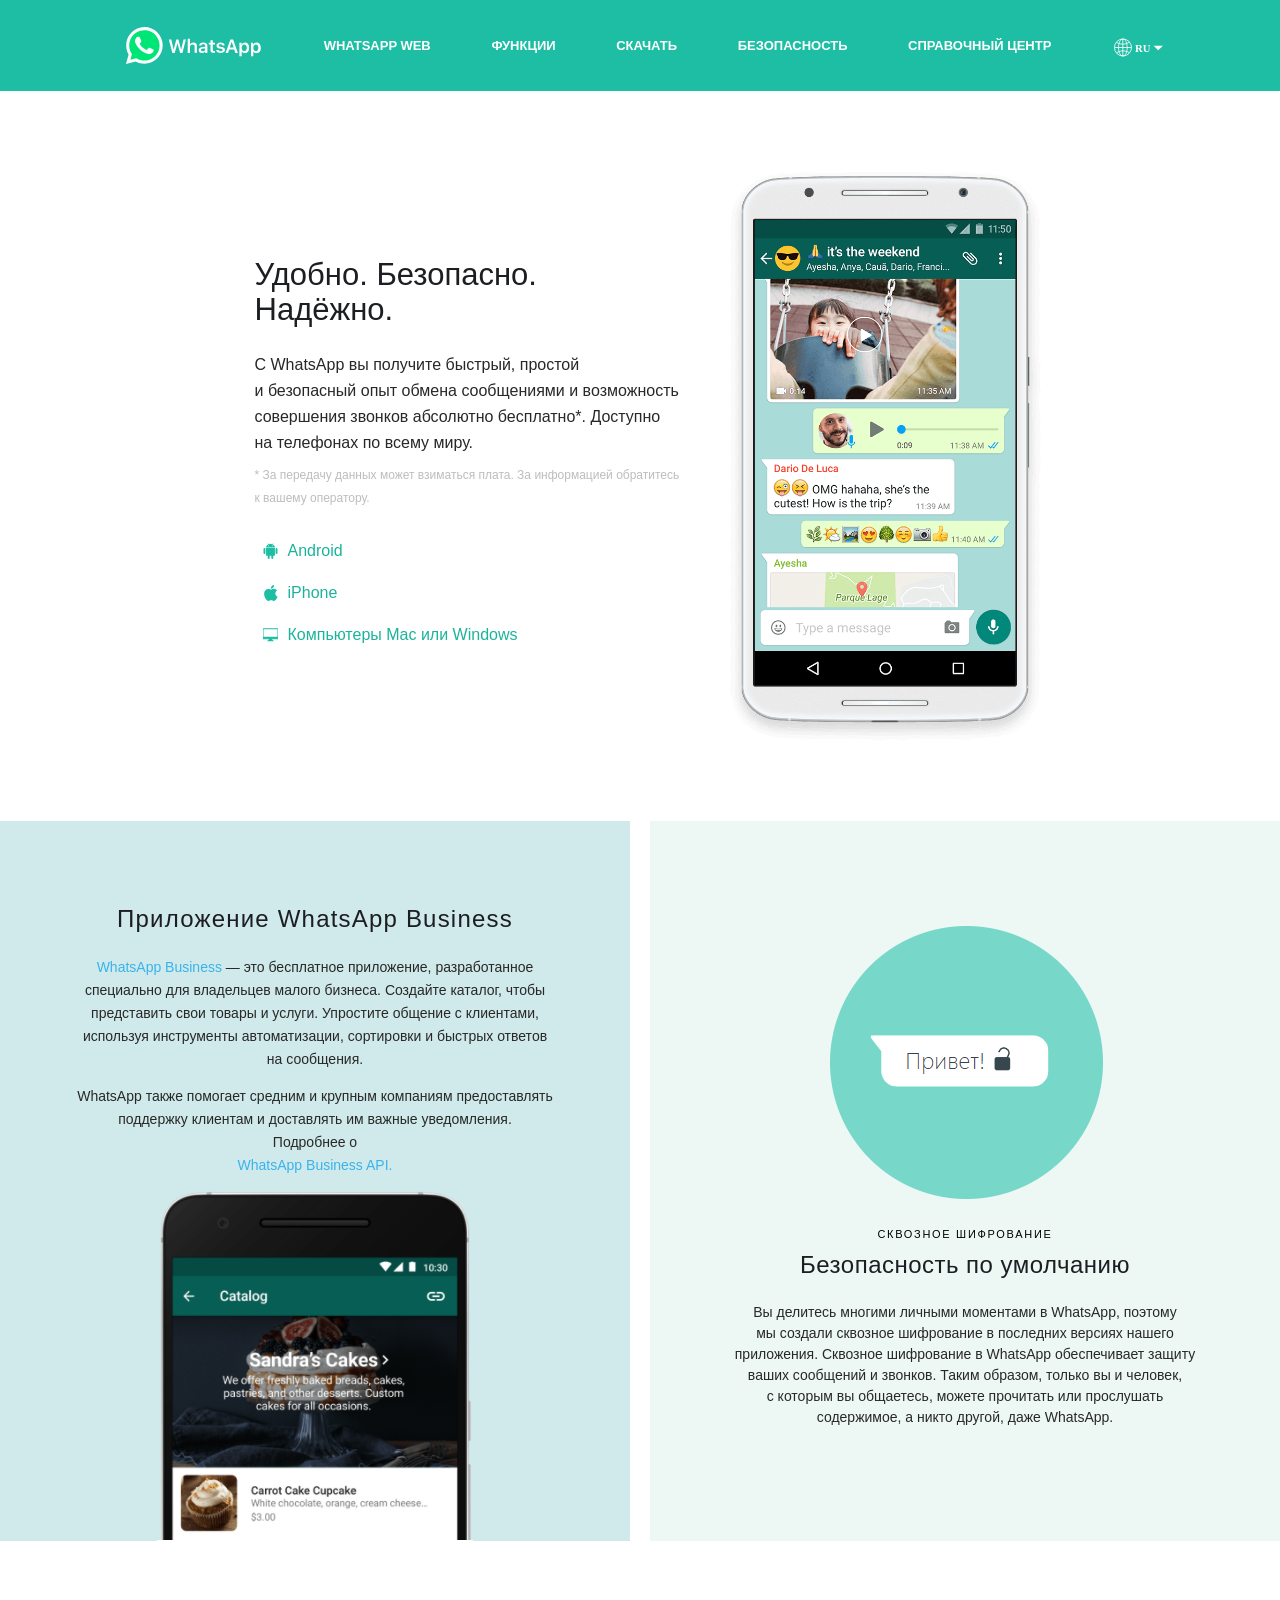
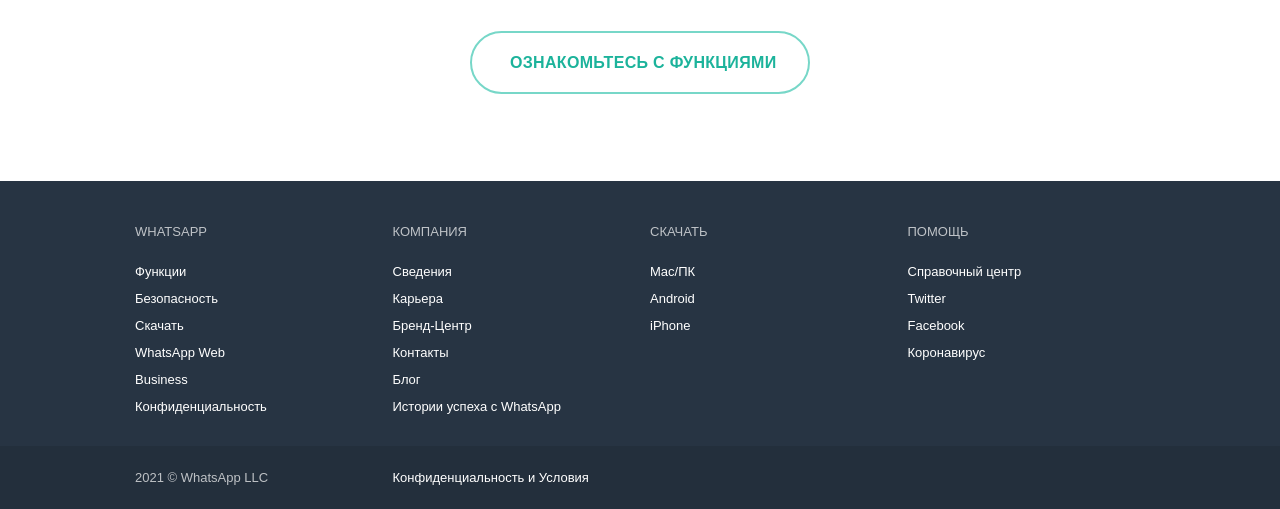
==== index.html @ 65326242 "first trying" ====
<!DOCTYPE html>
<html lang="ru">
<head>
    <meta charset="UTF-8">
    <meta http-equiv="X-UA-Compatible" content="IE=edge">
    <meta name="viewport" content="width=device-width, initial-scale=1.0">
    <title>WhatsApp</title>
    <link rel="stylesheet" href="css/main.css">
    <link rel="preconnect" href="https://fonts.gstatic.com">
    <link href="https://fonts.googleapis.com/css2?family=Open+Sans:wght@300;400;700&display=swap" rel="stylesheet">
    <link rel="icon" href="img/favicon.ico" type="image/x-icon"></head>
</head>
<body>
    <menu>
        <div class="header">
          <a href="#"><div class="logo"></div></a>
          <a href="#">WHATSAPP&nbsp;WEB</a>
          <a href="#">ФУНКЦИИ</a>
          <a href="#">СКАЧАТЬ</a>
          <a href="#">БЕЗОПАСНОСТЬ</a>
          <a href="#">СПРАВОЧНЫЙ&nbsp;ЦЕНТР</a>
          <a href="#"><div class="iconlange"></div></a>
        </div>
      </menu>



      <section class="section-1">
        <div class="text-container">
            <h1 class="large">Удобно. Безопасно.<br>Надёжно.</h1>
            <h1 class="small">Удобно.<br>Безопасно.<br>Надёжно.</h1>
            <h3>С&nbsp;WhatsApp вы&nbsp;получите быстрый, простой и&nbsp;безопасный опыт обмена сообщениями и&nbsp;возможность совершения звонков абсолютно бесплатно*. Доступно на&nbsp;телефонах по&nbsp;всему миру.</h3>
            <p>* За передачу данных может взиматься плата. За информацией обратитесь к вашему оператору.</p>
            <div class="links">
                <a href="#">
                    <img src="img/android.svg" alt="android">
                    <h3>Android</h3></a>
                <a href="#">
                    <img src="img/iphone.svg" alt="iphone">
                    <h3>iPhone</h3></a>
                <a href="#">
                    <img src="img/desktop.svg" alt="desktop">
                    <h3>Компьютеры Mac или Windows</h3></a>
            </div>
        </div>
            <img src="img/iphone1.png" alt="phone_chat" class="img-phone">
        
    </section>
    <section class="section-2">
        <div class="left">
            
            <div class="txt1">
                <h2>Приложение WhatsApp Business</h2>
                <p> <a href="#">WhatsApp Business</a> — это бесплатное приложение, разработанное специально для владельцев малого бизнеса. Создайте каталог, чтобы представить свои товары и&nbsp;услуги. Упростите общение с&nbsp;клиентами, используя инструменты автоматизации, сортировки и&nbsp;быстрых ответов на&nbsp;сообщения.</p>
                <p>WhatsApp также помогает средним и&nbsp;крупным компаниям предоставлять поддержку клиентам и&nbsp;доставлять им&nbsp;важные уведомления. Подробнее&nbsp;о<br><a href="#"> WhatsApp Business API.</a></p>
            </div>

            <img src="img/section-2-image.png" alt="phone_screen" class="img1-section-2">
                        

        </div>
        <div class="right">
            <img src="img/section-2-image2.png" alt="hello" class="img2-section-2">

            <div class="txt2">
                <h4>СКВОЗНОЕ ШИФРОВАНИЕ</h4>
                <h2>Безопасность по&nbsp;умолчанию</h2>
                <p>Вы&nbsp;делитесь многими личными моментами в&nbsp;WhatsApp, поэтому мы&nbsp;создали сквозное шифрование в&nbsp;последних версиях нашего приложения. Сквозное шифрование в&nbsp;WhatsApp обеспечивает защиту ваших сообщений и&nbsp;звонков. Таким образом, только вы&nbsp;и&nbsp;человек, с&nbsp;которым вы&nbsp;общаетесь, можете прочитать или прослушать содержимое, а&nbsp;никто другой, даже WhatsApp.</p>
            </div>
            
        </div>      
    </section>

    <section class="button">
        <a href="#" class="btn">ОЗНАКОМЬТЕСЬ С&nbsp;ФУНКЦИЯМИ</a>
    </section>

 
    <footer>
        <div class="nav">
            <div class="column">
                <p>WHATSAPP</p>
                <a href="#">Функции</a>
                <a href="#">Безопасность</a>
                <a href="#">Скачать</a>
                <a href="#">WhatsApp Web</a>
                <a href="#">Business</a>
                <a href="#">Конфиденци&shyальность</a>
            </div>
            <div class="column">
                <p>КОМПАНИЯ</p>
                <a href="#">Сведения</a>
                <a href="#">Карьера</a>
                <a href="#">Бренд-Центр</a>
                <a href="#">Контакты</a>
                <a href="#">Блог</a>
                <a href="#">Истории успеха с&nbsp;WhatsApp</a>
            </div>
            <div class="column">
                <p>СКАЧАТЬ</p>
                <a href="#">Mac/ПК</a>
                <a href="#">Android</a>
                <a href="#">iPhone</a>
            </div>
            <div class="column">
                <p>ПОМОЩЬ</p>
                <a href="#">Справочный центр</a>
                <a href="#">Twitter</a>
                <a href="#">Facebook</a>
                <a href="#">Коронавирус</a>
            </div>
        </div>
        <div class="conditions">
            <div class="conditions-wrapper">
                <p>2021 © WhatsApp&nbsp;LLC</p>
                <a href="#">Конфиденциальность и Условия</a>
            </div>
        </div>
    </footer>
</body>
</html>
---- css/main.css ----
/*
* Prefixed by https://autoprefixer.github.io
* PostCSS: v8.3.6,
* Autoprefixer: v10.3.1
* Browsers: last 4 version
*/

* {
    -webkit-box-sizing: border-box;
            box-sizing: border-box;
}

body {
    font-family: 'Segoe UI', Tahoma, Geneva, Verdana, sans-serif;
    margin: 0;
}

h1 {
    font-size: 31px;
    line-height: 35px;
    font-weight: 300;
    color: #1C1E21;
}

h2 {
    font-size: 24px;
    line-height: 35px;
    font-weight: 300;
    color: #1C1E21;
}

h3 {
    font-size: 16px;
    line-height: 26px;
    font-weight: 300;
    color: #282828;
}

h4 {
    font-size: 11px;
    line-height: 17px;
    font-weight: 300;
    letter-spacing: 1.7px;
    color: #000000;
}

p {
    font-size: 12px;
    line-height: 23px;
    color: #282828;
}

a {
    text-decoration: none;
    color: #39B3ED;
}

menu {
    position: fixed;
    top: 0px;
    left: 0px;
    margin: 0;
    padding: 0;
    width: 100%;
    z-index: 1;
    width: 100%;
    background: #1ebea5;
}

menu div {
    display: -webkit-box;
    display: -ms-flexbox;
    display: flex;
    -webkit-box-pack: justify;
        -ms-flex-pack: justify;
            justify-content: space-between;
    -webkit-box-align: center;
        -ms-flex-align: center;
            align-items: center;
    margin: 0 auto;
    height: 91px;
    max-width: 1050px;
}

.header a {
    margin-left: 10px;
    font-size: 13px;
    line-height: 20px;
    font-weight: 700;
    list-style: none;
    color: white;
    text-decoration: none;
}

button a {
    color: #1CB39B;
}

a h3 {
    color: #1CB39B;
    font-weight: 400;
}

.links a img {
    width: 25px;
    height: 16px;
    padding-right: 10px;
}

.links a {
    display: -webkit-box;
    display: -ms-flexbox;
    display: flex;
    -webkit-box-pack: left;
        -ms-flex-pack: left;
            justify-content: left;
    -webkit-box-align: center;
        -ms-flex-align: center;
            align-items: center;
    margin: 0 0 -16px 8px;
}

.logo {
    background-image: url(../img/whatsapp-logo.svg);
    background-repeat: no-repeat;
    background-size: cover;
    width: 138px;
    height: 39px;
}

.iconlange {
    background-image: url(../img/icon_lang1.svg);
    background-repeat: no-repeat;
    background-size: cover;
    width: 53px;
    height: 50px;
}

.section-1 {
    display: -webkit-box;
    display: -ms-flexbox;
    display: flex;
    -webkit-box-pack: center;
        -ms-flex-pack: center;
            justify-content: center;
    -webkit-box-align: center;
        -ms-flex-align: center;
            align-items: center;
    margin-top: 91px;
}

.img-phone {
    width: 321px;
}

.section-2 {
    display: -ms-grid;
    display: grid;
    -ms-grid-columns: 1fr 20px 1fr;
    grid-template-columns: repeat(2, 1fr);
    grid-column-gap: 20px;
    max-width: 1440px;
    margin: 0 auto;
}

.left {
    display: -webkit-box;
    display: -ms-flexbox;
    display: flex;
    -webkit-box-orient: vertical;
    -webkit-box-direction: normal;
        -ms-flex-direction: column;
            flex-direction: column;
    -webkit-box-align: center;
        -ms-flex-align: center;
            align-items: center;
    -webkit-box-pack: justify;
        -ms-flex-pack: justify;
            justify-content: space-between;
    /* width: 50%;
    height: 100%;
    margin-right: 20px; */
    background: #d0e9ea;
}

.right {
    display: -webkit-box;
    display: -ms-flexbox;
    display: flex; 
    -webkit-box-orient: vertical; 
    -webkit-box-direction: normal; 
        -ms-flex-direction: column; 
            flex-direction: column;
    -webkit-box-align: center;
        -ms-flex-align: center;
            align-items: center;
    /* width: 50%;
    height: 720px; */
    background: #edf8f5;
}

.right h4 + h2 {
    margin-top: -10px;
    letter-spacing: 0.02em;
}

.txt1 {
    margin: 60px 12% 0;
    text-align: center;
}

.txt1 p {
    font-size: 14px;
}

.txt1 h2 {
    letter-spacing: 0.05em;
}

.txt2 {
    margin: 10px 12% 0;
    text-align: center;

}

.txt2 p {
    font-size: 14px;
    line-height: 21px;
}

.text-container {
    height: 590px;
    width: 470px;
    margin: 140px 0 0 20px;
    padding-right: 40px;
}

.text-container h3 + p {
    opacity: 0.3;
    margin-top: -8px;
}

.img1-section-2 {
    margin: 0 auto;
}

.img2-section-2 {
    margin: 100px auto 0;
}

.button {
    width: 340px;
    height: 60px;
    display: block;
    margin: 90px auto;
}

.btn {
    background: white;
    border: 2px solid #77d7c8;
    border-radius: 40px;
    font-size: 16px;
    line-height: 19px;
    font-weight: 700;
    letter-spacing: 0.02em;
    text-decoration: none;
    color: #1CB39B;
    padding: 20px 30px 20px 38px;
    display: block;
}

.nav {
    display: -ms-grid;
    display: grid;
    -ms-grid-columns: (1fr)[4];
    grid-template-columns: repeat(4, 1fr);
    margin: 0 auto;
    padding-left: 20px;
    max-width: 1050px;
}


.column {
    display: -webkit-box;
    display: -ms-flexbox;
    display: flex;
    -webkit-box-orient: vertical;
    -webkit-box-direction: normal;
        -ms-flex-flow: column;
            flex-flow: column;
    margin: 25px 0;
}

.column a, .column p {
    padding-bottom: 2px;
    color: white;
    line-height: 25px;
    font-size: 13px;
}

.column a:hover {
    text-decoration: underline;
}

.column p {
    opacity: 0.7;
}

.conditions {
    background-color: #232f3c;
    width: 100%;
}

.conditions-wrapper {
    max-width: 1050px;
    margin: auto;
    padding: 7px 0 7px 20px;
    display: -webkit-box;
    display: -ms-flexbox;
    display: flex;
    -webkit-box-orient: horizontal;
    -webkit-box-direction: normal;
        -ms-flex-direction: row;
            flex-direction: row;
    -webkit-box-align: center;
        -ms-flex-align: center;
            align-items: center;
    -webkit-box-pack: start;
        -ms-flex-pack: start;
            justify-content: flex-start;
}

.conditions a, .conditions p {
    color: white;
    line-height: 23px;
    font-size: 13px;
}

.conditions p {
    width: 25%;
    opacity: 0.7;
}

.conditions a {
    width: 75%;
}

footer {
    background-color: #273443;
}

@media (min-width: 1101px) {
  
    .text-container .small {
        display: none;
    }
}

@media (max-width: 1100px) {
    menu div {
        height: 75px;
    }

    .header a:last-child {
        margin-right: 10px;
    }

    .logo {
        width: 35px;
        height: 35px;
    }

    .iconlange {
        background-image: url(../img/icon_lang1.svg);
        background-repeat: no-repeat;
        background-size: cover;
        width: 19px;
    }

    .section-1 {
        margin-top: 75px;
    }

    .text-container {
        margin: 70px 0 0 0;
        width: 339px;
        height: 615px;
    }

    .large {
        display: none;
    }

    .img-phone {
        width: 280px;
        height: 528px;
    }   
    
    .text-container .large {
        display: none;
    }
}

@media (max-width: 767px) {

    menu {
        position: inherit;
    }

    menu div {
        display: -webkit-box;
        display: -ms-flexbox;
        display: flex;
        -webkit-box-orient: vertical;
        -webkit-box-direction: reverse;
            -ms-flex-direction: column-reverse;
                flex-direction: column-reverse;
        height: 158px;
        width: 100%;
    }
        
    .header a:nth-child(n+2):nth-child(-n+6){
        display: none;
    }

    .header a:last-child {
        margin-left: auto;
        margin-top: 10px;
    }

    .logo {
        -ms-flex-item-align: center;
            -ms-grid-row-align: center;
            align-self: center;
        margin-bottom: 23px;
        margin-left: 0px;
        width: 77px;
        height: 77px;
    }

    .iconlange {
        background-image: url(../img/burger.svg);
        background-repeat: no-repeat;
        background-size: cover;
        width: 37px;
        height: 37px;
    }

    .section-1 {
        display: block;
        margin-top: 0;
        background: #1ebea5;
        overflow: hidden;
        height: 67vh;
    }
    
    .text-container {
        margin: 0 auto 50px auto;
        height: auto;
        width: 91vw;
        text-align: center;
        padding: 0;
    }

    .text-container .large {
        display: block;
        font-size: 23px;
        line-height: 28px;
        color: white;
        margin: 0 auto;
        padding-top: 6px;
    }

    .text-container .small {
        display: none;
    }

    .text-container h3 {
        color: white;
        margin-bottom: 50px;
    }

    .text-container p {
        display: none;
    }

    .section-1 .links {
        margin-top: 30px;
    }

    .section-1 .links a{
        display: none;
    }

    .links::after {
        content: "Скачать сейчас";
        background-color: #01e675;
        width: 220px;
        height: 60px;
        border-radius: 40px;
        padding: 20px 40px;
        color: white;
        text-transform: uppercase;
        font-weight: 600;
        letter-spacing: 0.03em;
    }

    .section-1 .img-phone {
        display: block;
        margin: 0 auto;
        width: 305px;
        height: 543px;
    }
    
    .section-2 {
        -ms-grid-columns: 1fr;
        grid-template-columns: 1fr;
    }

    .section-2 .left::before {
        content: "*За передачу данных может взиматься плата. За информацией обратитесь к вашему оператору.";
        font-size: 12px;
        padding-top: 30px;
        text-align: center;
        color: rgba(0, 0, 0, 0.42);
    }

    .section-2 .txt1 {
        margin: 0 auto;
        padding: 10px 40px;
    }

    .section-2 .img2-section-2 {
        margin: 0 auto;
        padding: 40px 0 10px;
    }

    .section-2 .txt2 {
        margin: 0 auto;
        padding: 0 65px;
    }

    .button {
        margin: 53px auto;
    }

    footer .nav {
        grid-row-gap: 50px;
        -ms-grid-columns: (1fr)[2];
        grid-template-columns: repeat(2, 1fr);
        padding: 23px 0 20px 20px;
    }

    footer .nav .column {
        margin: 0;
    }

    footer .nav .column a {
        margin-bottom: 11px;
    }

    footer .conditions-wrapper {
        -webkit-box-orient: vertical;
        -webkit-box-direction: normal;
            -ms-flex-direction: column;
                flex-direction: column;
        -webkit-box-align: start;
            -ms-flex-align: start;
                align-items: start;
    }

    footer .conditions p {
        margin-top: 0;
    }
}

@media (max-width: 400px) {

}

@font-face {
    font-family: "SegoeUIRegular";
    src: url("../fonts/SegoeUIRegular/SegoeUIRegular.eot");
    src: url("../fonts/SegoeUIRegular/SegoeUIRegular.eot?#iefix")format("embedded-opentype"),
    url("../fonts/SegoeUIRegular/SegoeUIRegular.woff") format("woff"),
    url("../fonts/SegoeUIRegular/SegoeUIRegular.ttf") format("truetype");
    font-style: normal;
    font-weight: normal;
}

@font-face {
    font-family: "SegoeUIBold";
    src: url("../fonts/SegoeUIBold/SegoeUIBold.eot");
    src: url("../fonts/SegoeUIBold/SegoeUIBold.eot?#iefix")format("embedded-opentype"),
    url("../fonts/SegoeUIBold/SegoeUIBold.woff") format("woff"),
    url("../fonts/SegoeUIBold/SegoeUIBold.ttf") format("truetype");
    font-style: normal;
    font-weight: normal;
}

@font-face {
    font-family: "SegoeUIItalic";
    src: url("../fonts/SegoeUIItalic/SegoeUIItalic.eot");
    src: url("../fonts/SegoeUIItalic/SegoeUIItalic.eot?#iefix")format("embedded-opentype"),
    url("../fonts/SegoeUIItalic/SegoeUIItalic.woff") format("woff"),
    url("../fonts/SegoeUIItalic/SegoeUIItalic.ttf") format("truetype");
    font-style: normal;
    font-weight: normal;
}

@font-face {
    font-family: "SegoeUILight";
    src: url("../fonts/SegoeUILight/SegoeUILight.eot");
    src: url("../fonts/SegoeUILight/SegoeUILight.eot?#iefix")format("embedded-opentype"),
    url("../fonts/SegoeUILight/SegoeUILight.woff") format("woff"),
    url("../fonts/SegoeUILight/SegoeUILight.ttf") format("truetype");
    font-style: normal;
    font-weight: normal;
}

@font-face {
    font-family: "SegoeUISemiBold";
    src: url("../fonts/SegoeUISemiBold/SegoeUISemiBold.eot");
    src: url("../fonts/SegoeUISemiBold/SegoeUISemiBold.eot?#iefix")format("embedded-opentype"),
    url("../fonts/SegoeUISemiBold/SegoeUISemiBold.woff") format("woff"),
    url("../fonts/SegoeUISemiBold/SegoeUISemiBold.ttf") format("truetype");
    font-style: normal;
    font-weight: normal;
}
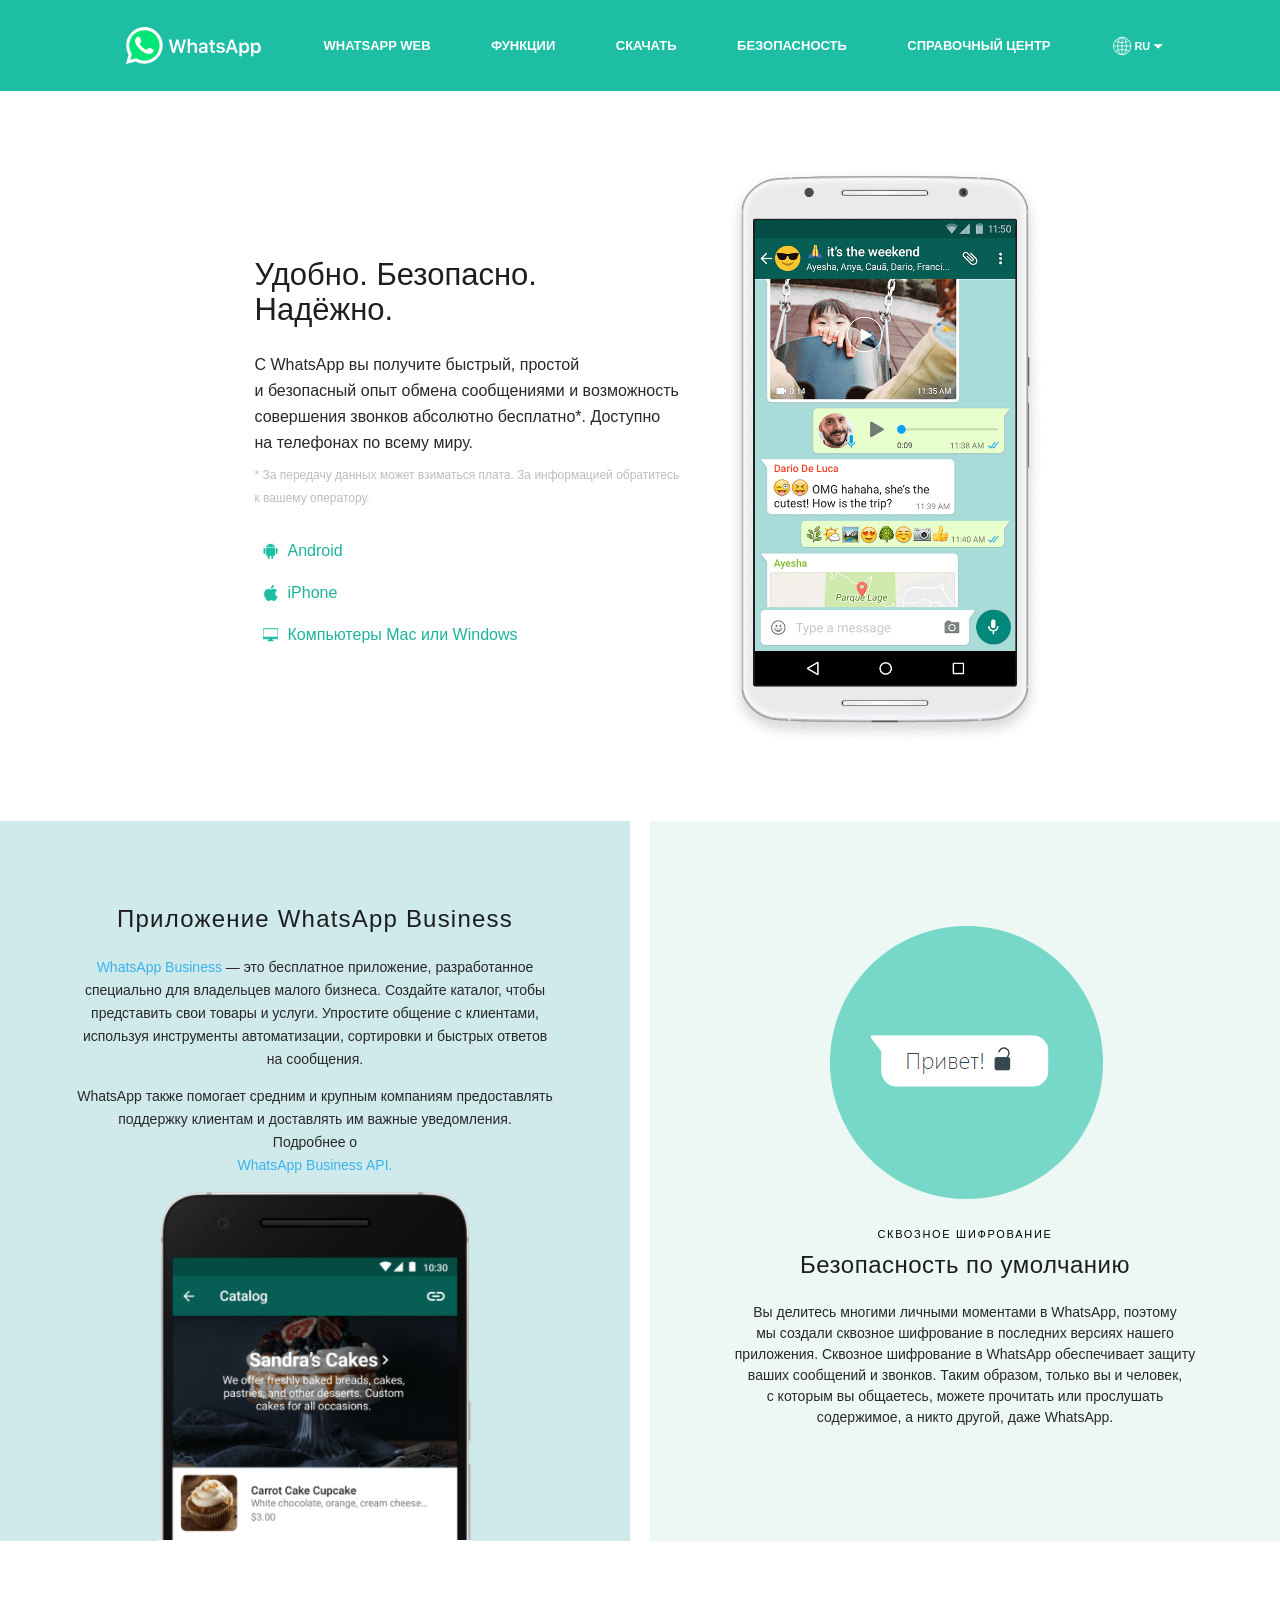
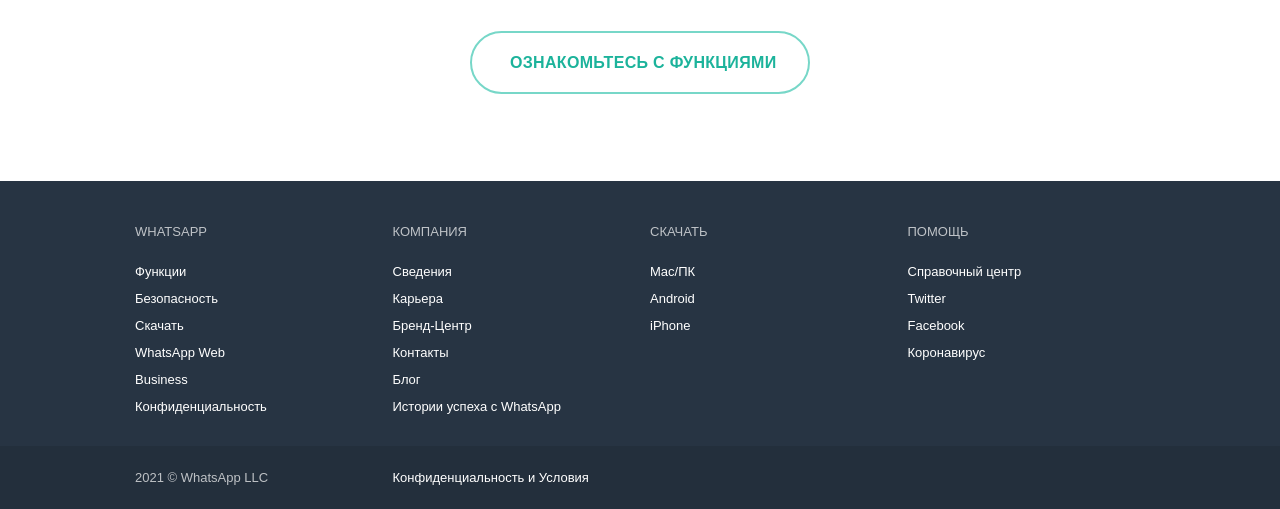
==== commit 1f260c62: "Add svg-sprite" ====
--- a/index.html
+++ b/index.html
@@ -19,7 +19,57 @@
           <a href="#">СКАЧАТЬ</a>
           <a href="#">БЕЗОПАСНОСТЬ</a>
           <a href="#">СПРАВОЧНЫЙ&nbsp;ЦЕНТР</a>
-          <a href="#"><div class="iconlange"></div></a>
+          <a href="#"><div class="iconlange">
+            <svg display="none">
+                <symbol id="lang" viewBox="0 0 131 131">
+                    <defs>
+                        <style>
+                          <!-- .cls-1 {
+                            fill: #1ebea5;
+                          }
+                    
+                          .cls-2, .cls-3 {
+                            fill: none;
+                            stroke: #fff;
+                            stroke-width: 2px;
+                          }
+                    
+                          .cls-3, .cls-5 {
+                            fill-rule: evenodd;
+                          }
+                    
+                          .cls-4 {
+                            font-size: 16.372px;
+                            text-anchor: middle;
+                            font-family: 'Segoe UI', Tahoma, Geneva, Verdana, sans-serif;
+                            font-weight: 700;
+                          }
+                    
+                          .cls-4, .cls-5 {
+                            fill: #fff;
+                          } -->
+                        </style>
+                      </defs>
+                      <image id="Фон" width="131" height="131" xlink:href="[data-uri]"/>
+                      <rect id="Прямоугольник_1" data-name="Прямоугольник 1" class="cls-1" width="131" height="131"/>
+                      <g id="Группа_1" data-name="Группа 1">
+                        <circle id="Эллипс_1" data-name="Эллипс 1" class="cls-2" cx="27.078" cy="65.516" r="21.078"/>
+                        <path id="Фигура_1" data-name="Фигура 1" class="cls-3" d="M26.737,86.575V44.728"/>
+                        <path id="Фигура_2" data-name="Фигура 2" class="cls-3" d="M6.491,65.528H47.907"/>
+                        <path id="Эллипс_2" data-name="Эллипс 2" class="cls-3" d="M27.2,44.421c6.188,0.085,10.369,9.843,10.369,21.416S33.03,86.311,27.2,86.329c-6.631.021-11.108-9.412-11.108-20.985S20.711,44.331,27.2,44.421Z"/>
+                        <path id="Фигура_3" data-name="Фигура 3" class="cls-3" d="M10.676,52.79c13.254,6.835,22.849,5.231,32.37-.431"/>
+                        <path id="Фигура_3-2" data-name="Фигура 3" class="cls-3" d="M43.414,78.329c-13.254-6.835-22.849-5.231-32.37.431"/>
+                        <path id="Фигура_3-3" data-name="Фигура 3" class="cls-3" d="M10.991,78.145"/>
+                        <path id="Фигура_4" data-name="Фигура 4" class="cls-3" d="M-212.238-76.791"/>
+                      </g>
+                      <text id="RU" class="cls-4" transform="translate(75.862 75.462) scale(1.616)"><tspan x="0">RU</tspan></text>
+                      <path id="Прямоугольник_2" data-name="Прямоугольник 2" class="cls-5" d="M114,72h0l12-11H103Z"/>
+                </symbol>
+            </svg>
+            <svg class="icon">
+                <use xlink:href="#lang"></use>
+            </svg>  
+          </div></a>
         </div>
       </menu>
 
--- a/css/main.css
+++ b/css/main.css
@@ -129,12 +129,37 @@
 }
 
 .iconlange {
-    background-image: url(../img/icon_lang1.svg);
+    /* background-image: url(../img/icon_lang1.svg);
     background-repeat: no-repeat;
-    background-size: cover;
-    width: 53px;
+    background-size: cover; */
+    width: 54px;
     height: 50px;
 }
+
+.cls-1 {
+    fill: #1ebea5;
+  }
+
+  .cls-2, .cls-3 {
+    fill: none;
+    stroke: #fff;
+    stroke-width: 2px;
+  }
+
+  .cls-3, .cls-5 {
+    fill-rule: evenodd;
+  }
+
+  .cls-4 {
+    font-size: 16.372px;
+    text-anchor: middle;
+    font-family: 'Segoe UI', Tahoma, Geneva, Verdana, sans-serif;
+    font-weight: 700;
+  }
+
+  .cls-4, .cls-5 {
+    fill: #fff;
+  }
 
 .section-1 {
     display: -webkit-box;
@@ -371,10 +396,15 @@
     }
 
     .iconlange {
-        background-image: url(../img/icon_lang1.svg);
+        /* background-image: url(../img/icon_lang1.svg);
         background-repeat: no-repeat;
         background-size: cover;
-        width: 19px;
+        width: 19px; */
+        margin-right: -30px;
+    }
+
+    .cls-4, .cls-5 {
+        display: none;
     }
 
     .section-1 {
@@ -438,12 +468,17 @@
         height: 77px;
     }
 
+    .icon {
+        display: none;
+    }
+
     .iconlange {
         background-image: url(../img/burger.svg);
         background-repeat: no-repeat;
         background-size: cover;
         width: 37px;
         height: 37px;
+        margin: 0;
     }
 
     .section-1 {
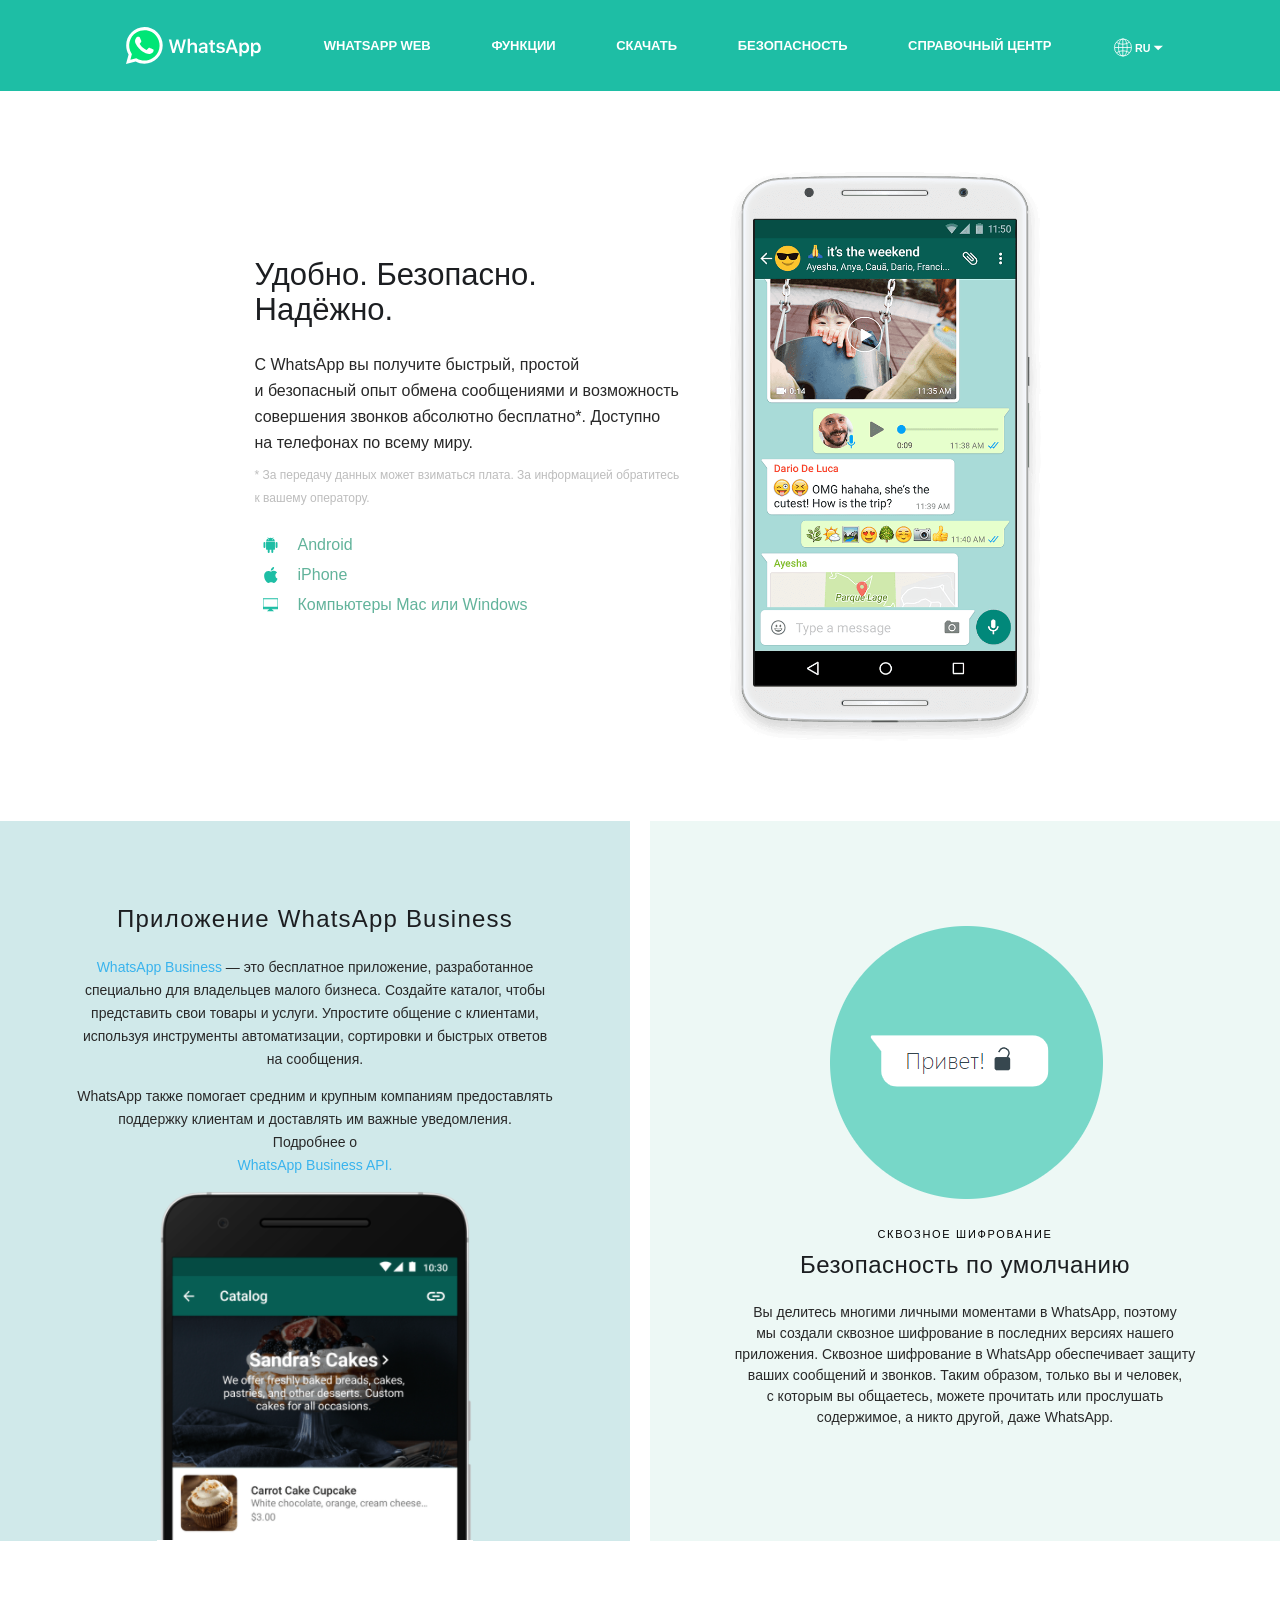
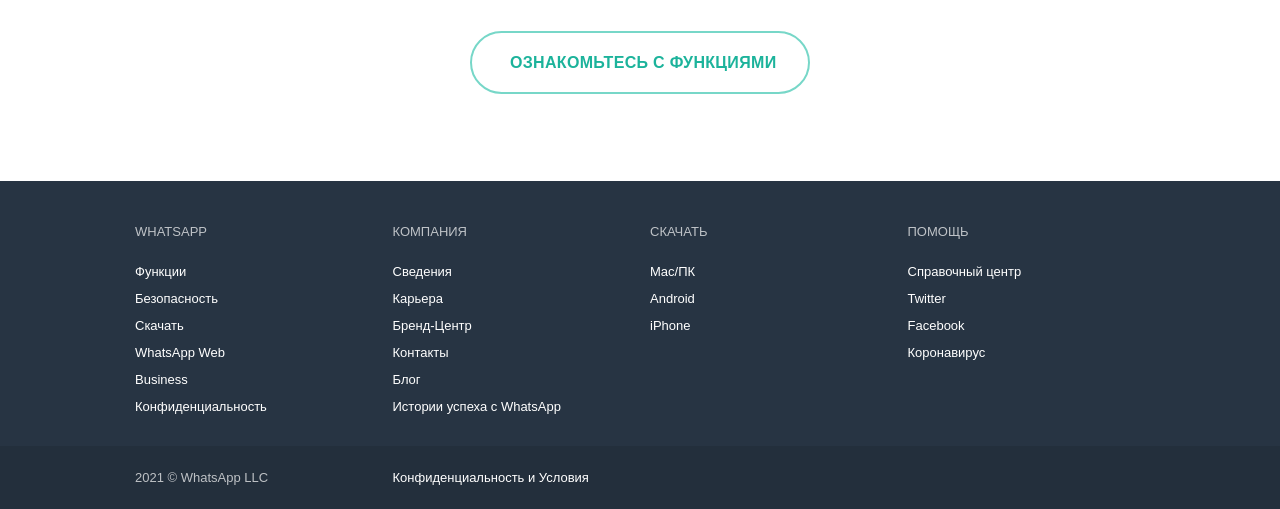
==== commit 053e7ea9: "1. Fixed Nested TagsЖ" ====
--- a/index.html
+++ b/index.html
@@ -19,57 +19,7 @@
           <a href="#">СКАЧАТЬ</a>
           <a href="#">БЕЗОПАСНОСТЬ</a>
           <a href="#">СПРАВОЧНЫЙ&nbsp;ЦЕНТР</a>
-          <a href="#"><div class="iconlange">
-            <svg display="none">
-                <symbol id="lang" viewBox="0 0 131 131">
-                    <defs>
-                        <style>
-                          <!-- .cls-1 {
-                            fill: #1ebea5;
-                          }
-                    
-                          .cls-2, .cls-3 {
-                            fill: none;
-                            stroke: #fff;
-                            stroke-width: 2px;
-                          }
-                    
-                          .cls-3, .cls-5 {
-                            fill-rule: evenodd;
-                          }
-                    
-                          .cls-4 {
-                            font-size: 16.372px;
-                            text-anchor: middle;
-                            font-family: 'Segoe UI', Tahoma, Geneva, Verdana, sans-serif;
-                            font-weight: 700;
-                          }
-                    
-                          .cls-4, .cls-5 {
-                            fill: #fff;
-                          } -->
-                        </style>
-                      </defs>
-                      <image id="Фон" width="131" height="131" xlink:href="[data-uri]"/>
-                      <rect id="Прямоугольник_1" data-name="Прямоугольник 1" class="cls-1" width="131" height="131"/>
-                      <g id="Группа_1" data-name="Группа 1">
-                        <circle id="Эллипс_1" data-name="Эллипс 1" class="cls-2" cx="27.078" cy="65.516" r="21.078"/>
-                        <path id="Фигура_1" data-name="Фигура 1" class="cls-3" d="M26.737,86.575V44.728"/>
-                        <path id="Фигура_2" data-name="Фигура 2" class="cls-3" d="M6.491,65.528H47.907"/>
-                        <path id="Эллипс_2" data-name="Эллипс 2" class="cls-3" d="M27.2,44.421c6.188,0.085,10.369,9.843,10.369,21.416S33.03,86.311,27.2,86.329c-6.631.021-11.108-9.412-11.108-20.985S20.711,44.331,27.2,44.421Z"/>
-                        <path id="Фигура_3" data-name="Фигура 3" class="cls-3" d="M10.676,52.79c13.254,6.835,22.849,5.231,32.37-.431"/>
-                        <path id="Фигура_3-2" data-name="Фигура 3" class="cls-3" d="M43.414,78.329c-13.254-6.835-22.849-5.231-32.37.431"/>
-                        <path id="Фигура_3-3" data-name="Фигура 3" class="cls-3" d="M10.991,78.145"/>
-                        <path id="Фигура_4" data-name="Фигура 4" class="cls-3" d="M-212.238-76.791"/>
-                      </g>
-                      <text id="RU" class="cls-4" transform="translate(75.862 75.462) scale(1.616)"><tspan x="0">RU</tspan></text>
-                      <path id="Прямоугольник_2" data-name="Прямоугольник 2" class="cls-5" d="M114,72h0l12-11H103Z"/>
-                </symbol>
-            </svg>
-            <svg class="icon">
-                <use xlink:href="#lang"></use>
-            </svg>  
-          </div></a>
+          <a href="#"><div class="iconlange"></div></a>
         </div>
       </menu>
 
@@ -84,13 +34,13 @@
             <div class="links">
                 <a href="#">
                     <img src="img/android.svg" alt="android">
-                    <h3>Android</h3></a>
+                    <span>Android</span></a>
                 <a href="#">
                     <img src="img/iphone.svg" alt="iphone">
-                    <h3>iPhone</h3></a>
+                    <span>iPhone</span></a>
                 <a href="#">
                     <img src="img/desktop.svg" alt="desktop">
-                    <h3>Компьютеры Mac или Windows</h3></a>
+                    <span>Компьютеры Mac или Windows</span></a>
             </div>
         </div>
             <img src="img/iphone1.png" alt="phone_chat" class="img-phone">
--- a/css/main.css
+++ b/css/main.css
@@ -120,6 +120,15 @@
     margin: 0 0 -16px 8px;
 }
 
+.links span {
+        display: inline-block;
+        padding: 10px;
+        font-size: 16px;
+        line-height: 26px;
+        font-weight: 300;
+        color: #62b39b;
+}
+
 .logo {
     background-image: url(../img/whatsapp-logo.svg);
     background-repeat: no-repeat;
@@ -129,37 +138,12 @@
 }
 
 .iconlange {
-    /* background-image: url(../img/icon_lang1.svg);
+    background-image: url(../img/icon_lang1.svg);
     background-repeat: no-repeat;
-    background-size: cover; */
-    width: 54px;
+    background-size: cover;
+    width: 53px;
     height: 50px;
 }
-
-.cls-1 {
-    fill: #1ebea5;
-  }
-
-  .cls-2, .cls-3 {
-    fill: none;
-    stroke: #fff;
-    stroke-width: 2px;
-  }
-
-  .cls-3, .cls-5 {
-    fill-rule: evenodd;
-  }
-
-  .cls-4 {
-    font-size: 16.372px;
-    text-anchor: middle;
-    font-family: 'Segoe UI', Tahoma, Geneva, Verdana, sans-serif;
-    font-weight: 700;
-  }
-
-  .cls-4, .cls-5 {
-    fill: #fff;
-  }
 
 .section-1 {
     display: -webkit-box;
@@ -396,15 +380,10 @@
     }
 
     .iconlange {
-        /* background-image: url(../img/icon_lang1.svg);
+        background-image: url(../img/icon_lang_png.png);
         background-repeat: no-repeat;
         background-size: cover;
-        width: 19px; */
-        margin-right: -30px;
-    }
-
-    .cls-4, .cls-5 {
-        display: none;
+        width: 19px;
     }
 
     .section-1 {
@@ -468,17 +447,12 @@
         height: 77px;
     }
 
-    .icon {
-        display: none;
-    }
-
     .iconlange {
         background-image: url(../img/burger.svg);
         background-repeat: no-repeat;
         background-size: cover;
         width: 37px;
         height: 37px;
-        margin: 0;
     }
 
     .section-1 {
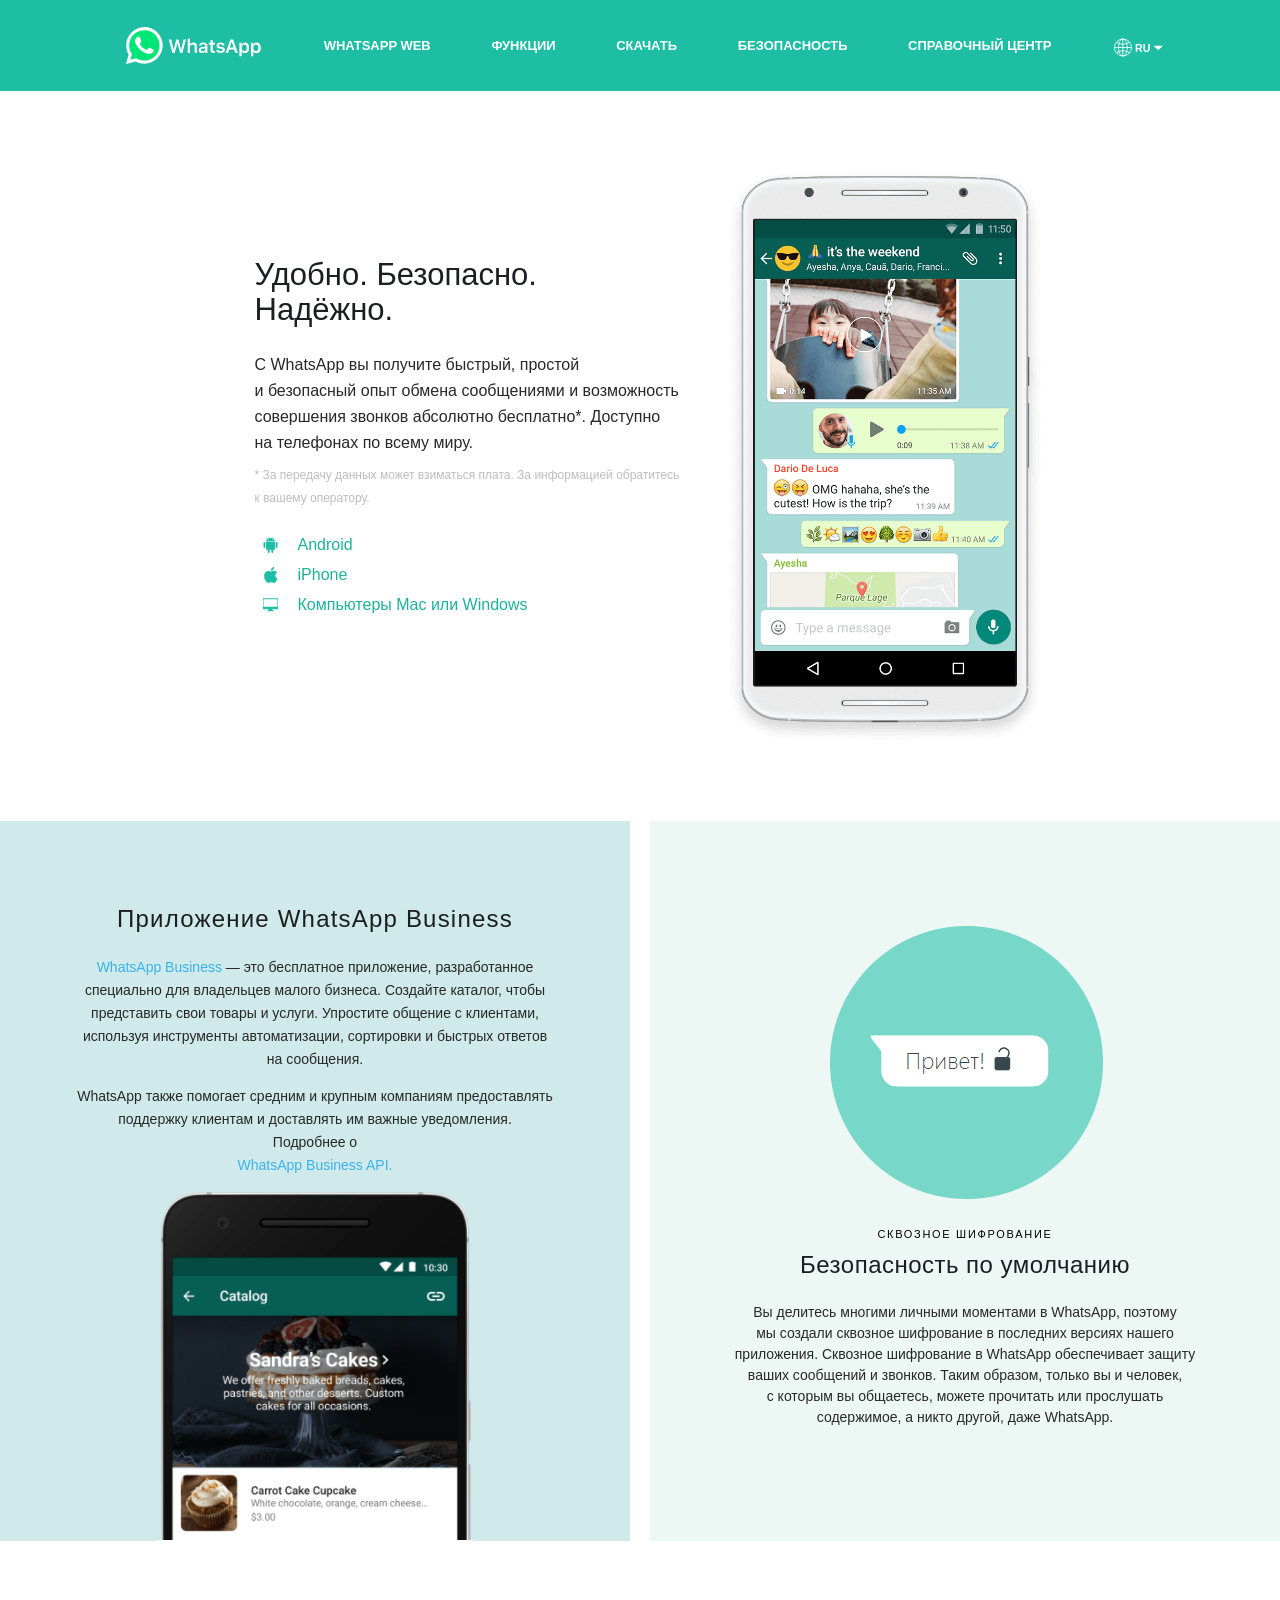
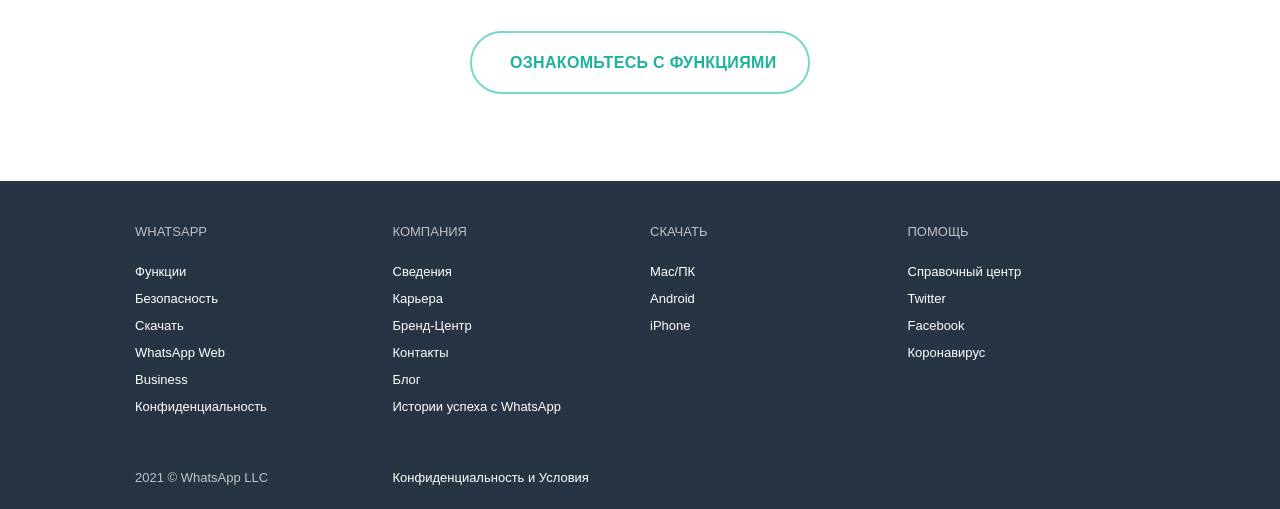
==== commit e38647c0: "Fixed namespace" ====
--- a/index.html
+++ b/index.html
@@ -13,17 +13,15 @@
 <body>
     <menu>
         <div class="header">
-          <a href="#"><div class="logo"></div></a>
+          <a class="logo" href="#"></a>
           <a href="#">WHATSAPP&nbsp;WEB</a>
           <a href="#">ФУНКЦИИ</a>
           <a href="#">СКАЧАТЬ</a>
           <a href="#">БЕЗОПАСНОСТЬ</a>
           <a href="#">СПРАВОЧНЫЙ&nbsp;ЦЕНТР</a>
-          <a href="#"><div class="iconlange"></div></a>
+          <a class="iconlange" href="#" ></a>
         </div>
       </menu>
-
-
 
       <section class="section-1">
         <div class="text-container">
@@ -43,9 +41,10 @@
                     <span>Компьютеры Mac или Windows</span></a>
             </div>
         </div>
-            <img src="img/iphone1.png" alt="phone_chat" class="img-phone">
+            <img class="img-phone" src="img/iphone1.png" alt="phone_chat">
         
     </section>
+
     <section class="section-2">
         <div class="left">
             
@@ -55,24 +54,23 @@
                 <p>WhatsApp также помогает средним и&nbsp;крупным компаниям предоставлять поддержку клиентам и&nbsp;доставлять им&nbsp;важные уведомления. Подробнее&nbsp;о<br><a href="#"> WhatsApp Business API.</a></p>
             </div>
 
-            <img src="img/section-2-image.png" alt="phone_screen" class="img1-section-2">
-                        
+            <img class="img1-section-2" src="img/section-2-image.png" alt="phone_screen">
+        </div>
 
-        </div>
         <div class="right">
-            <img src="img/section-2-image2.png" alt="hello" class="img2-section-2">
+            <img class="img2-section-2" src="img/section-2-image2.png" alt="hello">
 
             <div class="txt2">
                 <h4>СКВОЗНОЕ ШИФРОВАНИЕ</h4>
                 <h2>Безопасность по&nbsp;умолчанию</h2>
                 <p>Вы&nbsp;делитесь многими личными моментами в&nbsp;WhatsApp, поэтому мы&nbsp;создали сквозное шифрование в&nbsp;последних версиях нашего приложения. Сквозное шифрование в&nbsp;WhatsApp обеспечивает защиту ваших сообщений и&nbsp;звонков. Таким образом, только вы&nbsp;и&nbsp;человек, с&nbsp;которым вы&nbsp;общаетесь, можете прочитать или прослушать содержимое, а&nbsp;никто другой, даже WhatsApp.</p>
             </div>
+        </div>  
             
-        </div>      
     </section>
 
     <section class="button">
-        <a href="#" class="btn">ОЗНАКОМЬТЕСЬ С&nbsp;ФУНКЦИЯМИ</a>
+        <a class="btn" href="#">ОЗНАКОМЬТЕСЬ С&nbsp;ФУНКЦИЯМИ</a>
     </section>
 
  
--- a/css/main.css
+++ b/css/main.css
@@ -67,7 +67,7 @@
     background: #1ebea5;
 }
 
-menu div {
+menu .header {
     display: -webkit-box;
     display: -ms-flexbox;
     display: flex;
@@ -82,7 +82,7 @@
     max-width: 1050px;
 }
 
-.header a {
+menu .header a {
     margin-left: 10px;
     font-size: 13px;
     line-height: 20px;
@@ -92,44 +92,7 @@
     text-decoration: none;
 }
 
-button a {
-    color: #1CB39B;
-}
-
-a h3 {
-    color: #1CB39B;
-    font-weight: 400;
-}
-
-.links a img {
-    width: 25px;
-    height: 16px;
-    padding-right: 10px;
-}
-
-.links a {
-    display: -webkit-box;
-    display: -ms-flexbox;
-    display: flex;
-    -webkit-box-pack: left;
-        -ms-flex-pack: left;
-            justify-content: left;
-    -webkit-box-align: center;
-        -ms-flex-align: center;
-            align-items: center;
-    margin: 0 0 -16px 8px;
-}
-
-.links span {
-        display: inline-block;
-        padding: 10px;
-        font-size: 16px;
-        line-height: 26px;
-        font-weight: 300;
-        color: #62b39b;
-}
-
-.logo {
+menu .header .logo {
     background-image: url(../img/whatsapp-logo.svg);
     background-repeat: no-repeat;
     background-size: cover;
@@ -137,7 +100,7 @@
     height: 39px;
 }
 
-.iconlange {
+menu .header .iconlange {
     background-image: url(../img/icon_lang1.svg);
     background-repeat: no-repeat;
     background-size: cover;
@@ -158,7 +121,47 @@
     margin-top: 91px;
 }
 
-.img-phone {
+.section-1 .text-container {
+    height: 590px;
+    width: 470px;
+    margin: 140px 0 0 20px;
+    padding-right: 40px;
+}
+
+.section-1 .text-container h3 + p {
+    opacity: 0.3;
+    margin-top: -8px;
+}
+
+.section-1 .links a img {
+    width: 25px;
+    height: 16px;
+    padding-right: 10px;
+}
+
+.section-1 .links a {
+    display: -webkit-box;
+    display: -ms-flexbox;
+    display: flex;
+    -webkit-box-pack: left;
+        -ms-flex-pack: left;
+            justify-content: left;
+    -webkit-box-align: center;
+        -ms-flex-align: center;
+            align-items: center;
+    margin: 0 0 -16px 8px;
+}
+
+.section-1 .links span {
+        display: inline-block;
+        padding: 10px;
+        font-size: 16px;
+        line-height: 26px;
+        color: #1CB39B;
+        font-weight: 400;
+}
+
+.section-1 .img-phone {
     width: 321px;
 }
 
@@ -172,7 +175,8 @@
     margin: 0 auto;
 }
 
-.left {
+
+.section-2 .left {
     display: -webkit-box;
     display: -ms-flexbox;
     display: flex;
@@ -192,7 +196,7 @@
     background: #d0e9ea;
 }
 
-.right {
+.section-2 .right {
     display: -webkit-box;
     display: -ms-flexbox;
     display: flex; 
@@ -208,52 +212,40 @@
     background: #edf8f5;
 }
 
-.right h4 + h2 {
+.section-2 .right h4 + h2 {
     margin-top: -10px;
     letter-spacing: 0.02em;
 }
 
-.txt1 {
+.section-2 .left .txt1 {
     margin: 60px 12% 0;
     text-align: center;
 }
 
-.txt1 p {
+.section-2 .left .txt1 p {
     font-size: 14px;
 }
 
-.txt1 h2 {
+.section-2 .left .txt1 h2 {
     letter-spacing: 0.05em;
 }
 
-.txt2 {
+.section-2 .left .img1-section-2 {
+    margin: 0 auto;
+}
+
+.section-2 .right .txt2 {
     margin: 10px 12% 0;
     text-align: center;
 
 }
 
-.txt2 p {
+.section-2 .right .txt2 p {
     font-size: 14px;
     line-height: 21px;
 }
 
-.text-container {
-    height: 590px;
-    width: 470px;
-    margin: 140px 0 0 20px;
-    padding-right: 40px;
-}
-
-.text-container h3 + p {
-    opacity: 0.3;
-    margin-top: -8px;
-}
-
-.img1-section-2 {
-    margin: 0 auto;
-}
-
-.img2-section-2 {
+.section-2 .right .img2-section-2 {
     margin: 100px auto 0;
 }
 
@@ -264,7 +256,7 @@
     margin: 90px auto;
 }
 
-.btn {
+.button .btn {
     background: white;
     border: 2px solid #77d7c8;
     border-radius: 40px;
@@ -278,7 +270,11 @@
     display: block;
 }
 
-.nav {
+footer {
+    background-color: #273443;
+}
+
+footer .nav {
     display: -ms-grid;
     display: grid;
     -ms-grid-columns: (1fr)[4];
@@ -288,8 +284,7 @@
     max-width: 1050px;
 }
 
-
-.column {
+footer .nav .column {
     display: -webkit-box;
     display: -ms-flexbox;
     display: flex;
@@ -300,27 +295,27 @@
     margin: 25px 0;
 }
 
-.column a, .column p {
+footer .nav .column a, .column p {
     padding-bottom: 2px;
     color: white;
     line-height: 25px;
     font-size: 13px;
 }
 
-.column a:hover {
+footer .nav .column a:hover {
     text-decoration: underline;
 }
 
-.column p {
+footer .nav .column p {
     opacity: 0.7;
 }
 
-.conditions {
+footer .nav .conditions {
     background-color: #232f3c;
     width: 100%;
 }
 
-.conditions-wrapper {
+footer .conditions .conditions-wrapper {
     max-width: 1050px;
     margin: auto;
     padding: 7px 0 7px 20px;
@@ -339,47 +334,45 @@
             justify-content: flex-start;
 }
 
-.conditions a, .conditions p {
+footer .conditions a, .conditions p {
     color: white;
     line-height: 23px;
     font-size: 13px;
 }
 
-.conditions p {
+footer .conditions p {
     width: 25%;
     opacity: 0.7;
 }
 
-.conditions a {
+footer .conditions a {
     width: 75%;
 }
 
-footer {
-    background-color: #273443;
-}
+
 
 @media (min-width: 1101px) {
   
-    .text-container .small {
+    .section-1 .text-container .small {
         display: none;
     }
 }
 
 @media (max-width: 1100px) {
-    menu div {
+    menu .header {
         height: 75px;
     }
 
-    .header a:last-child {
+    menu .header a:last-child {
         margin-right: 10px;
     }
 
-    .logo {
+    menu .header .logo {
         width: 35px;
         height: 35px;
     }
 
-    .iconlange {
+    menu .header .iconlange {
         background-image: url(../img/icon_lang_png.png);
         background-repeat: no-repeat;
         background-size: cover;
@@ -390,22 +383,22 @@
         margin-top: 75px;
     }
 
-    .text-container {
+    .section-1 .text-container {
         margin: 70px 0 0 0;
         width: 339px;
         height: 615px;
     }
 
-    .large {
+    .section-1 .text-container .large {
         display: none;
     }
 
-    .img-phone {
+    .section-1 .img-phone {
         width: 280px;
         height: 528px;
     }   
     
-    .text-container .large {
+    .section-1 .text-container .large {
         display: none;
     }
 }
@@ -416,7 +409,7 @@
         position: inherit;
     }
 
-    menu div {
+    menu .header {
         display: -webkit-box;
         display: -ms-flexbox;
         display: flex;
@@ -428,16 +421,16 @@
         width: 100%;
     }
         
-    .header a:nth-child(n+2):nth-child(-n+6){
+    menu .header a:nth-child(n+2):nth-child(-n+6){
         display: none;
     }
 
-    .header a:last-child {
+    menu .header a:last-child {
         margin-left: auto;
         margin-top: 10px;
     }
 
-    .logo {
+    menu .header .logo {
         -ms-flex-item-align: center;
             -ms-grid-row-align: center;
             align-self: center;
@@ -447,7 +440,7 @@
         height: 77px;
     }
 
-    .iconlange {
+    menu .heade .iconlange {
         background-image: url(../img/burger.svg);
         background-repeat: no-repeat;
         background-size: cover;
@@ -463,7 +456,7 @@
         height: 67vh;
     }
     
-    .text-container {
+    .section-1 .text-container {
         margin: 0 auto 50px auto;
         height: auto;
         width: 91vw;
@@ -471,7 +464,7 @@
         padding: 0;
     }
 
-    .text-container .large {
+    .section-1 .text-container .large {
         display: block;
         font-size: 23px;
         line-height: 28px;
@@ -480,28 +473,28 @@
         padding-top: 6px;
     }
 
-    .text-container .small {
+    .section-1 .text-container .small {
         display: none;
     }
 
-    .text-container h3 {
+    .section-1 .text-container h3 {
         color: white;
         margin-bottom: 50px;
     }
 
-    .text-container p {
+    .section-1 .text-container p {
         display: none;
     }
 
-    .section-1 .links {
+    .section-1 .text-container .links {
         margin-top: 30px;
     }
 
-    .section-1 .links a{
+    .section-1 .text-container .links a{
         display: none;
     }
 
-    .links::after {
+    .section-1 .text-container .links::after {
         content: "Скачать сейчас";
         background-color: #01e675;
         width: 220px;
@@ -583,10 +576,6 @@
     }
 }
 
-@media (max-width: 400px) {
-
-}
-
 @font-face {
     font-family: "SegoeUIRegular";
     src: url("../fonts/SegoeUIRegular/SegoeUIRegular.eot");
